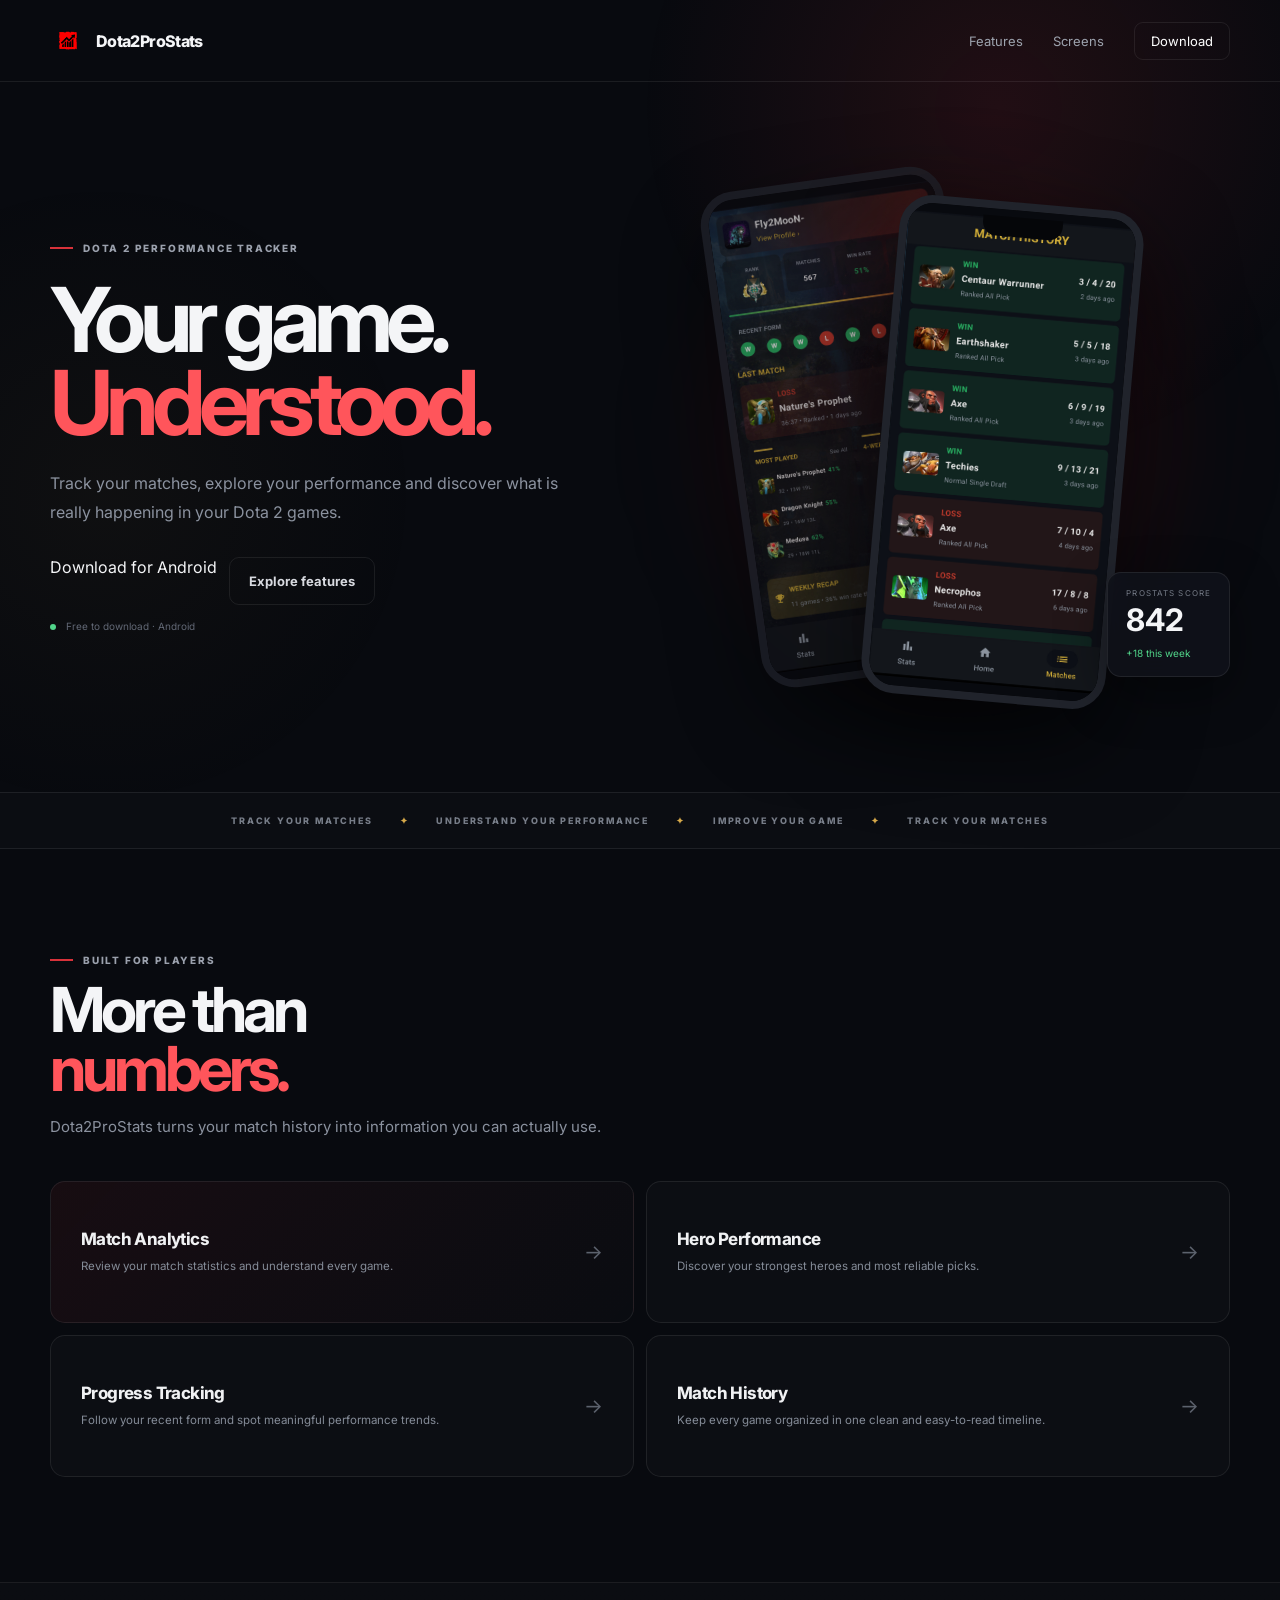
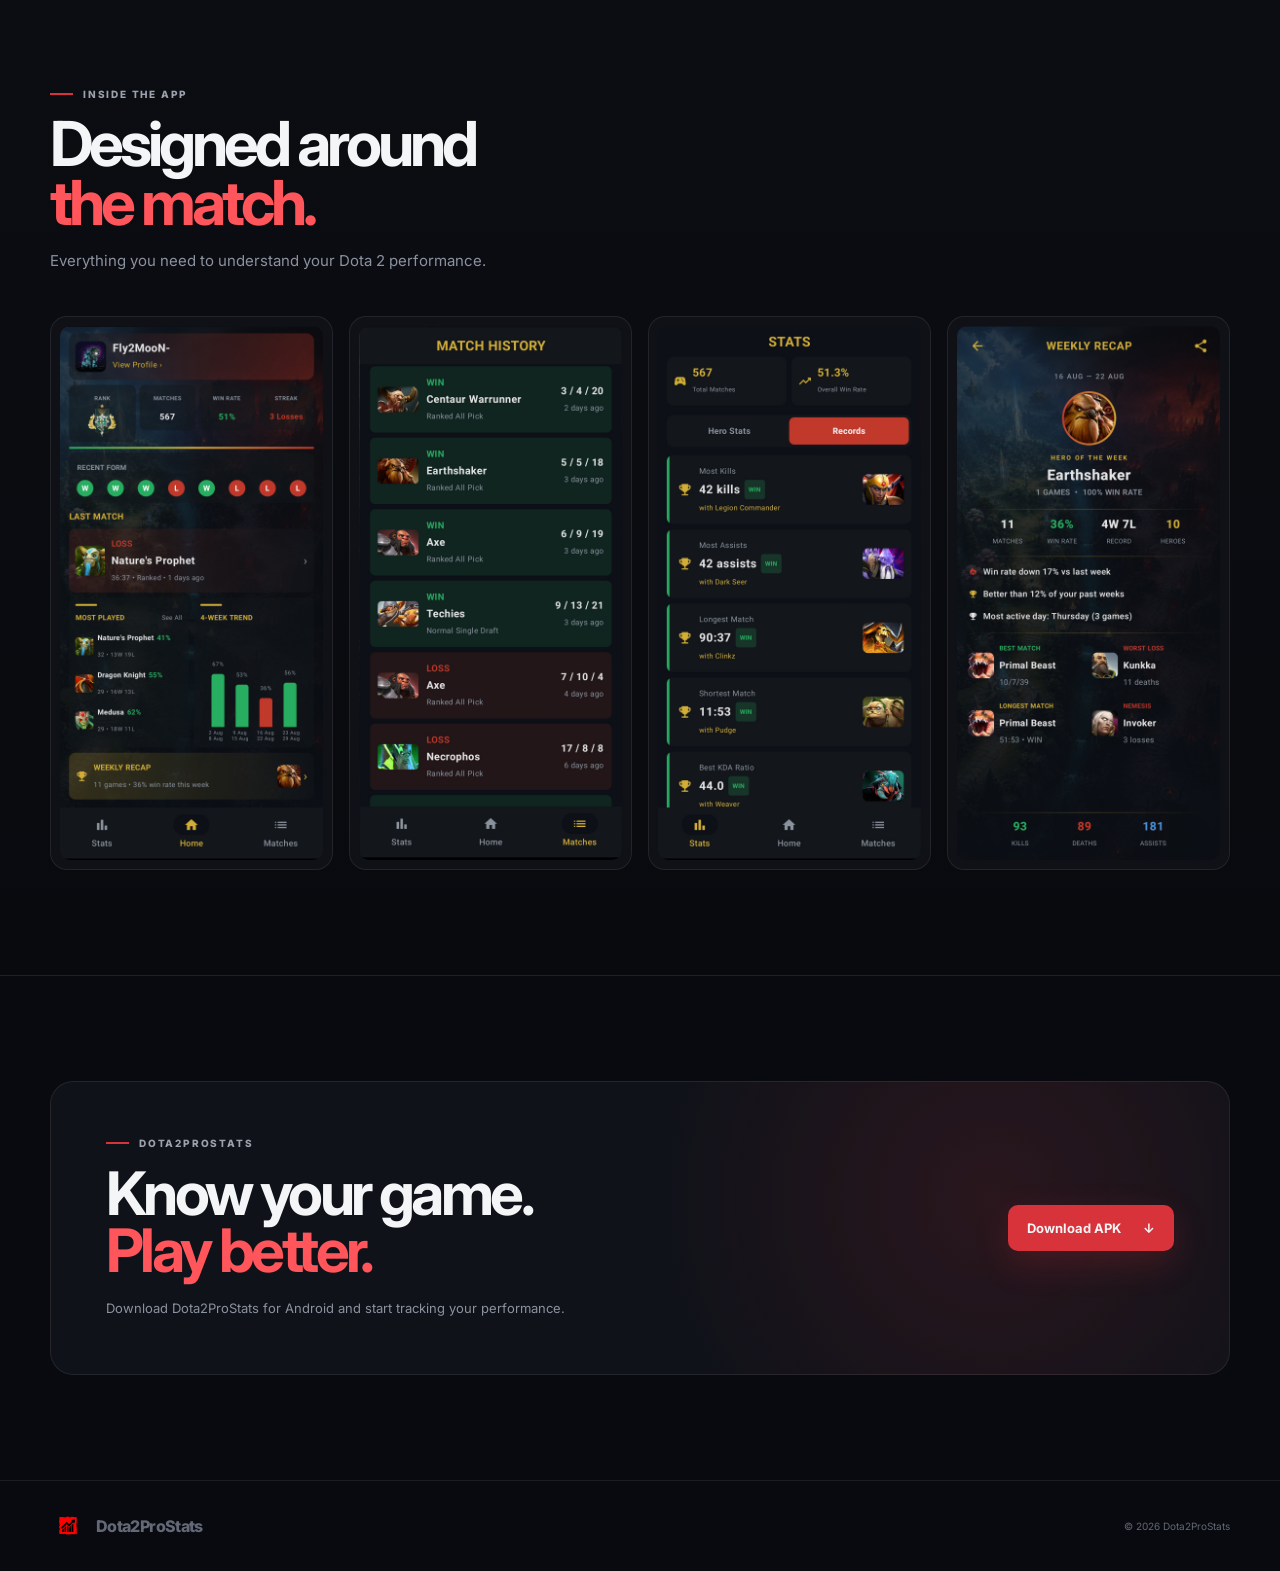
==== index.html @ a3ce7f8a "Update index.html" ====
<!DOCTYPE html>
<html lang="en">
<head>
    <meta charset="UTF-8">

    <meta
        name="viewport"
        content="width=device-width, initial-scale=1.0"
    >

    <title>Dota2ProStats — Track. Analyze. Improve.</title>

    <meta
        name="description"
        content="Dota2ProStats — Track your Dota 2 matches, understand your performance and improve your game."
    >
<link rel="icon" type="image/png" href="logo.png">
    <link rel="stylesheet" href="style.css">
</head>


<body>


<!-- ========================================
     NAVBAR
======================================== -->

<header class="navbar">

    <div class="container nav-inner">

        <a href="#" class="logo">

            <img
                src="logo.png"
                alt="Dota2ProStats"
            >

            <span>Dota2ProStats</span>

        </a>


        <nav>

            <a href="#features">
                Features
            </a>

            <a href="#screens">
                Screens
            </a>

            <a
                href="#download"
                class="nav-download"
            >
                Download
            </a>

        </nav>

    </div>

</header>



<main>


<!-- ========================================
     HERO
======================================== -->

<section class="hero">

    <div class="container hero-grid">


        <!-- HERO TEXT -->

        <div class="hero-content">

            <div class="eyebrow">

                <span></span>

                DOTA 2 PERFORMANCE TRACKER

            </div>


            <h1>

                Your game.<br>

                <em>Understood.</em>

            </h1>


            <p>

                Track your matches, explore your performance
                and discover what is really happening
                in your Dota 2 games.

            </p>


            <div class="hero-buttons">

               <a href="https://github.com/Dota2Prostats/dota2prostats/releases/download/v1.0.0/Dota2ProStats.apk" class="download-btn">
    Download for Android
</a>


                <a
                    href="#features"
                    class="button secondary"
                >

                    Explore features

                </a>

            </div>


            <div class="availability">

                <span></span>

                Free to download · Android

            </div>

        </div>



        <!-- HERO APP PREVIEW -->

        <div class="hero-app">

            <div class="app-glow"></div>


            <div class="phone phone-back">

                <img
                    src="home.jpg"
                    alt="Dota2ProStats Home Screen"
                >

            </div>


            <div class="phone phone-front">

                <div class="phone-notch"></div>

                <img
                    src="matchs.jpg"
                    alt="Dota2ProStats Match History"
                >

            </div>


            <div class="score-card">

                <span>
                    PROSTATS SCORE
                </span>

                <strong>
                    842
                </strong>

                <small>
                    +18 this week
                </small>

            </div>

        </div>

    </div>

</section>



<!-- ========================================
     TICKER
======================================== -->

<div class="ticker">

    <div class="ticker-content">

        <span>
            TRACK YOUR MATCHES
        </span>

        <b>✦</b>

        <span>
            UNDERSTAND YOUR PERFORMANCE
        </span>

        <b>✦</b>

        <span>
            IMPROVE YOUR GAME
        </span>

        <b>✦</b>

        <span>
            TRACK YOUR MATCHES
        </span>

    </div>

</div>



<!-- ========================================
     FEATURES
======================================== -->

<section
    id="features"
    class="section"
>


    <div class="container">


        <div class="section-title">


            <div class="eyebrow">

                <span></span>

                BUILT FOR PLAYERS

            </div>


            <h2>

                More than<br>

                <em>numbers.</em>

            </h2>


            <p>

                Dota2ProStats turns your match history
                into information you can actually use.

            </p>

        </div>



        <!-- FEATURE CARDS -->

        <div class="features-grid">


            <!-- CARD 1 -->

            <div class="feature-card">

                <div class="feature-info">

                    <h3>
                        Match Analytics
                    </h3>

                    <p>
                        Review your match statistics
                        and understand every game.
                    </p>

                </div>


                <div class="feature-arrow">
                    →
                </div>

            </div>



            <!-- CARD 2 -->

            <div class="feature-card">

                <div class="feature-info">

                    <h3>
                        Hero Performance
                    </h3>

                    <p>
                        Discover your strongest heroes
                        and most reliable picks.
                    </p>

                </div>


                <div class="feature-arrow">
                    →
                </div>

            </div>



            <!-- CARD 3 -->

            <div class="feature-card">

                <div class="feature-info">

                    <h3>
                        Progress Tracking
                    </h3>

                    <p>
                        Follow your recent form and
                        spot meaningful performance trends.
                    </p>

                </div>


                <div class="feature-arrow">
                    →
                </div>

            </div>



            <!-- CARD 4 -->

            <div class="feature-card">

                <div class="feature-info">

                    <h3>
                        Match History
                    </h3>

                    <p>
                        Keep every game organized in
                        one clean and easy-to-read timeline.
                    </p>

                </div>


                <div class="feature-arrow">
                    →
                </div>

            </div>


        </div>

    </div>

</section>



<!-- ========================================
     SCREENSHOTS
======================================== -->

<section
    id="screens"
    class="screens-section"
>


    <div class="container">


        <div class="section-title">

            <div class="eyebrow">

                <span></span>

                INSIDE THE APP

            </div>


            <h2>

                Designed around<br>

                <em>the match.</em>

            </h2>


            <p>

                Everything you need to understand
                your Dota 2 performance.

            </p>

        </div>



        <div class="screens-grid">


            <div class="screen">

                <img
                    src="home.jpg"
                    alt="Dota2ProStats Home"
                >

            </div>


            <div class="screen">

                <img
                    src="matchs.jpg"
                    alt="Dota2ProStats Matches"
                >

            </div>


            <div class="screen">

                <img
                    src="records.jpg"
                    alt="Dota2ProStats Stats"
                >

            </div>


            <div class="screen">

                <img
                    src="weekly.jpg"
                    alt="Dota2ProStats Weekly Recap"
                >

            </div>


        </div>

    </div>

</section>



<!-- ========================================
     DOWNLOAD
======================================== -->

<section
    id="download"
    class="download-section"
>


    <div class="container">


        <div class="download-box">


            <div class="download-content">


                <div class="eyebrow">

                    <span></span>

                    DOTA2PROSTATS

                </div>


                <h2>

                    Know your game.<br>

                    <em>Play better.</em>

                </h2>


                <p>

                    Download Dota2ProStats for Android
                    and start tracking your performance.

                </p>

            </div>



            <a
                href="#"
                class="button primary download-button"
            >

                Download APK

                <span>↓</span>

            </a>


        </div>

    </div>

</section>


</main>



<!-- ========================================
     FOOTER
======================================== -->

<footer>

    <div class="container footer-inner">


        <div class="logo">

            <img
                src="logo.png"
                alt="Dota2ProStats"
            >

            <span>
                Dota2ProStats
            </span>

        </div>


        <span>
            © 2026 Dota2ProStats
        </span>


    </div>

</footer>


</body>
</html>
---- style.css ----
@import url(
    'https://fonts.googleapis.com/css2?family=Inter:wght@400;500;600;700;800;900&display=swap'
);


/* ========================================
   VARIABLES
======================================== */

:root {

    --bg: #080a0f;

    --bg-soft: #0c0f14;

    --card: #10131a;

    --text: #f4f5f7;

    --muted: #8b929f;

    --red: #d8323a;

    --red-light: #ff555b;

    --gold: #d6a94a;

    --green: #51d58a;

    --border: rgba(255,255,255,0.08);

    --max-width: 1180px;

}


/* ========================================
   RESET
======================================== */

* {

    margin: 0;

    padding: 0;

    box-sizing: border-box;

}


html {

    scroll-behavior: smooth;

}


body {

    background:
        var(--bg);

    color:
        var(--text);

    font-family:
        'Inter',
        Arial,
        sans-serif;

    overflow-x:
        hidden;

}


body::before {

    content: "";

    position:
        fixed;

    inset:
        0;

    pointer-events:
        none;

    z-index:
        -1;

    background:

        radial-gradient(
            circle at 78% 12%,
            rgba(216,50,58,0.12),
            transparent 28%
        ),

        radial-gradient(
            circle at 8% 55%,
            rgba(214,169,74,0.04),
            transparent 25%
        );

}


a {

    color:
        inherit;

    text-decoration:
        none;

}


.container {

    width:
        min(
            calc(100% - 48px),
            var(--max-width)
        );

    margin:
        0 auto;

}


/* ========================================
   NAVBAR
======================================== */

.navbar {

    height:
        82px;

    border-bottom:
        1px solid var(--border);

}


.nav-inner {

    height:
        100%;

    display:
        flex;

    align-items:
        center;

    justify-content:
        space-between;

}


.logo {

    display:
        flex;

    align-items:
        center;

    gap:
        10px;

    font-size:
        16px;

    font-weight:
        800;

    letter-spacing:
        -0.04em;

}


.logo img {

    width:
        36px;

    height:
        36px;

    object-fit:
        contain;

    border-radius:
        9px;

}


nav {

    display:
        flex;

    align-items:
        center;

    gap:
        30px;

    color:
        #9da3ae;

    font-size:
        13px;

}


nav a {

    transition:
        color 0.2s ease;

}


nav a:hover {

    color:
        white;

}


.nav-download {

    padding:
        10px 16px;

    border:
        1px solid var(--border);

    border-radius:
        9px;

    color:
        white;

}


.nav-download:hover {

    border-color:
        rgba(255,255,255,0.18);

    background:
        rgba(255,255,255,0.03);

}


/* ========================================
   HERO
======================================== */

.hero {

    min-height:
        690px;

    display:
        flex;

    align-items:
        center;

}


.hero-grid {

    display:
        grid;

    grid-template-columns:
        1fr 1fr;

    align-items:
        center;

    gap:
        50px;

    padding:
        80px 0;

}


.eyebrow {

    display:
        flex;

    align-items:
        center;

    gap:
        10px;

    color:
        #9ba1ad;

    font-size:
        10px;

    font-weight:
        800;

    letter-spacing:
        0.18em;

}


.eyebrow span {

    width:
        23px;

    height:
        2px;

    background:
        var(--red);

}


.hero h1 {

    margin:
        25px 0;

    font-size:
        clamp(
            58px,
            7vw,
            94px
        );

    line-height:
        0.92;

    letter-spacing:
        -0.075em;

}


.hero h1 em,
.section-title h2 em,
.download-box h2 em {

    color:
        var(--red-light);

    font-style:
        normal;

}


.hero-content > p {

    max-width:
        530px;

    color:
        var(--muted);

    font-size:
        16px;

    line-height:
        1.8;

}


.hero-buttons {

    display:
        flex;

    flex-wrap:
        wrap;

    gap:
        12px;

    margin-top:
        30px;

}


.button {

    display:
        inline-flex;

    align-items:
        center;

    justify-content:
        center;

    gap:
        22px;

    padding:
        15px 19px;

    border-radius:
        10px;

    font-size:
        13px;

    font-weight:
        700;

    transition:
        transform 0.2s ease,
        background 0.2s ease;

}


.button:hover {

    transform:
        translateY(-2px);

}


.primary {

    background:
        var(--red);

    box-shadow:
        0 12px 35px
        rgba(216,50,58,0.2);

}


.primary:hover {

    background:
        var(--red-light);

}


.secondary {

    border:
        1px solid var(--border);

    color:
        #d8dae0;

}


.secondary:hover {

    background:
        rgba(255,255,255,0.035);

}


.availability {

    margin-top:
        15px;

    color:
        #626875;

    font-size:
        10px;

}


.availability span {

    display:
        inline-block;

    width:
        6px;

    height:
        6px;

    margin-right:
        7px;

    border-radius:
        50%;

    background:
        var(--green);

}


/* ========================================
   HERO APP
======================================== */

.hero-app {

    height:
        550px;

    position:
        relative;

    display:
        flex;

    align-items:
        center;

    justify-content:
        center;

}


.app-glow {

    position:
        absolute;

    width:
        390px;

    height:
        390px;

    border-radius:
        50%;

    background:
        rgba(190,31,40,0.17);

    filter:
        blur(70px);

}


.phone {

    position:
        absolute;

    width:
        245px;

    height:
        500px;

    border-radius:
        34px;

    overflow:
        hidden;

    background:
        #06070a;

    border:
        8px solid #20232b;

    box-shadow:
        0 35px 90px
        rgba(0,0,0,0.65);

}


.phone img {

    width:
        100%;

    height:
        100%;

    display:
        block;

    object-fit:
        contain;

    background:
        #080a0f;

}


.phone-back {

    transform:
        translate(-95px,-10px)
        rotate(-8deg);

    opacity:
        0.72;

}


.phone-front {

    transform:
        translate(55px,15px)
        rotate(5deg);

    z-index:
        2;

}


.phone-notch {

    position:
        absolute;

    top:
        7px;

    left:
        50%;

    transform:
        translateX(-50%);

    width:
        80px;

    height:
        20px;

    background:
        #050609;

    border-radius:
        0 0 14px 14px;

    z-index:
        5;

}


.score-card {

    position:
        absolute;

    right:
        0;

    bottom:
        35px;

    z-index:
        5;

    padding:
        15px 18px;

    border:
        1px solid var(--border);

    border-radius:
        14px;

    background:
        rgba(16,18,25,0.92);

    backdrop-filter:
        blur(15px);

    box-shadow:
        0 18px 50px
        rgba(0,0,0,0.4);

}


.score-card span {

    display:
        block;

    color:
        #747a86;

    font-size:
        8px;

    letter-spacing:
        0.14em;

}


.score-card strong {

    display:
        block;

    margin:
        3px 0;

    font-size:
        31px;

}


.score-card small {

    color:
        var(--green);

    font-size:
        10px;

}


/* ========================================
   TICKER
======================================== */

.ticker {

    overflow:
        hidden;

    border-top:
        1px solid var(--border);

    border-bottom:
        1px solid var(--border);

    background:
        #0b0d12;

}


.ticker-content {

    min-height:
        55px;

    display:
        flex;

    align-items:
        center;

    justify-content:
        center;

    gap:
        27px;

    color:
        #777d88;

    font-size:
        9px;

    font-weight:
        800;

    letter-spacing:
        0.2em;

    white-space:
        nowrap;

}


.ticker-content b {

    color:
        var(--gold);

}


/* ========================================
   GENERAL SECTIONS
======================================== */

.section {

    padding:
        105px 0;

}


.section-title {

    max-width:
        680px;

    margin-bottom:
        42px;

}


.section-title h2 {

    margin:
        15px 0;

    font-size:
        clamp(
            40px,
            5vw,
            62px
        );

    line-height:
        0.95;

    letter-spacing:
        -0.065em;

}


.section-title p {

    color:
        var(--muted);

    line-height:
        1.7;

    font-size:
        15px;

}


/* ========================================
   FEATURES
======================================== */

.features-grid {

    display:
        grid;

    grid-template-columns:
        1fr 1fr;

    gap:
        12px;

}


.feature-card {

    min-height:
        142px;

    position:
        relative;

    display:
        flex;

    align-items:
        center;

    justify-content:
        space-between;

    gap:
        25px;

    padding:
        27px 30px;

    border:
        1px solid var(--border);

    border-radius:
        15px;

    background:
        rgba(255,255,255,0.018);

    transition:
        transform 0.25s ease,
        border-color 0.25s ease,
        background 0.25s ease;

}


.feature-card:hover {

    transform:
        translateY(-3px);

    border-color:
        rgba(255,255,255,0.14);

    background:
        rgba(255,255,255,0.028);

}


.feature-card:first-child {

    background:
        linear-gradient(
            135deg,
            rgba(216,50,58,0.075),
            rgba(255,255,255,0.012)
        );

}


.feature-info {

    max-width:
        420px;

}


.feature-info h3 {

    margin-bottom:
        8px;

    color:
        #f0f1f3;

    font-size:
        17px;

    font-weight:
        750;

    letter-spacing:
        -0.035em;

}


.feature-info p {

    color:
        #858c98;

    font-size:
        11.5px;

    line-height:
        1.65;

}


.feature-arrow {

    flex-shrink:
        0;

    color:
        #5c626d;

    font-size:
        20px;

    transition:
        color 0.2s ease,
        transform 0.2s ease;

}


.feature-card:hover .feature-arrow {

    color:
        var(--red-light);

    transform:
        translateX(4px);

}


/* ========================================
   SCREENSHOTS
======================================== */

.screens-section {

    padding:
        105px 0;

    background:
        linear-gradient(
            180deg,
            #0b0d12,
            #090a0e
        );

    border-top:
        1px solid var(--border);

    border-bottom:
        1px solid var(--border);

}


.screens-grid {

    display:
        grid;

    grid-template-columns:
        repeat(4, 1fr);

    align-items:
        start;

    gap:
        16px;

}


.screen {

    padding:
        9px;

    border:
        1px solid var(--border);

    border-radius:
        17px;

    background:
        #0f1117;

    overflow:
        hidden;

    transition:
        transform 0.25s ease,
        border-color 0.25s ease;

}


.screen:hover {

    transform:
        translateY(-5px);

    border-color:
        rgba(216,50,58,0.35);

}


.screen img {

    width:
        100%;

    height:
        auto;

    display:
        block;

    object-fit:
        contain;

    border-radius:
        10px;

}


/* ========================================
   DOWNLOAD
======================================== */

.download-section {

    padding:
        105px 0;

}


.download-box {

    display:
        flex;

    align-items:
        center;

    justify-content:
        space-between;

    gap:
        40px;

    padding:
        55px;

    border:
        1px solid var(--border);

    border-radius:
        23px;

    background:

        radial-gradient(
            circle at 80% 40%,
            rgba(216,50,58,0.13),
            transparent 35%
        ),

        #101219;

}


.download-box h2 {

    margin-top:
        16px;

    font-size:
        clamp(
            40px,
            5vw,
            60px
        );

    line-height:
        0.95;

    letter-spacing:
        -0.06em;

}


.download-box p {

    max-width:
        500px;

    margin-top:
        18px;

    color:
        var(--muted);

    font-size:
        13px;

    line-height:
        1.7;

}


.download-button {

    white-space:
        nowrap;

}


/* ========================================
   FOOTER
======================================== */

footer {

    border-top:
        1px solid var(--border);

}


.footer-inner {

    min-height:
        90px;

    display:
        flex;

    align-items:
        center;

    justify-content:
        space-between;

    color:
        #626875;

    font-size:
        10px;

}


/* ========================================
   TABLET
======================================== */

@media (max-width: 1000px) {


    .hero-grid {

        gap:
            20px;

    }


    .screens-grid {

        grid-template-columns:
            repeat(2, 1fr);

    }

}


/* ========================================
   MOBILE
======================================== */

@media (max-width: 850px) {


    .container {

        width:
            min(
                calc(100% - 30px),
                var(--max-width)
            );

    }


    .hero {

        min-height:
            auto;

    }


    .hero-grid {

        grid-template-columns:
            1fr;

        padding:
            65px 0;

    }


    .hero-app {

        height:
            500px;

        margin-top:
            20px;

    }


    .features-grid {

        grid-template-columns:
            1fr;

    }


    .download-box {

        flex-direction:
            column;

        align-items:
            flex-start;

        padding:
            40px 30px;

    }


    nav a:not(.nav-download) {

        display:
            none;

    }

}


/* ========================================
   SMALL MOBILE
======================================== */

@media (max-width: 520px) {


    .container {

        width:
            calc(100% - 24px);

    }


    .navbar {

        height:
            70px;

    }


    .hero h1 {

        font-size:
            56px;

    }


    .hero-content > p {

        font-size:
            14px;

    }


    .hero-app {

        height:
            440px;

    }


    .phone {

        width:
            200px;

        height:
            425px;

    }


    .phone-back {

        transform:
            translate(-52px,-10px)
            rotate(-7deg);

    }


    .phone-front {

        transform:
            translate(43px,15px)
            rotate(5deg);

    }


    .score-card {

        right:
            0;

        bottom:
            10px;

    }


    .section {

        padding:
            80px 0;

    }


    .section-title {

        margin-bottom:
            30px;

    }


    .section-title h2 {

        font-size:
            45px;

    }


    .feature-card {

        min-height:
            125px;

        padding:
            22px;

    }


    .feature-info h3 {

        font-size:
            16px;

    }


    .feature-info p {

        font-size:
            11px;

    }


    .screens-grid {

        grid-template-columns:
            1fr 1fr;

        gap:
            10px;

    }


    .screen {

        padding:
            6px;

        border-radius:
            12px;

    }


    .download-box {

        padding:
            32px 24px;

    }


    .footer-inner {

        min-height:
            110px;

        flex-direction:
            column;

        justify-content:
            center;

        gap:
            15px;

    }

}
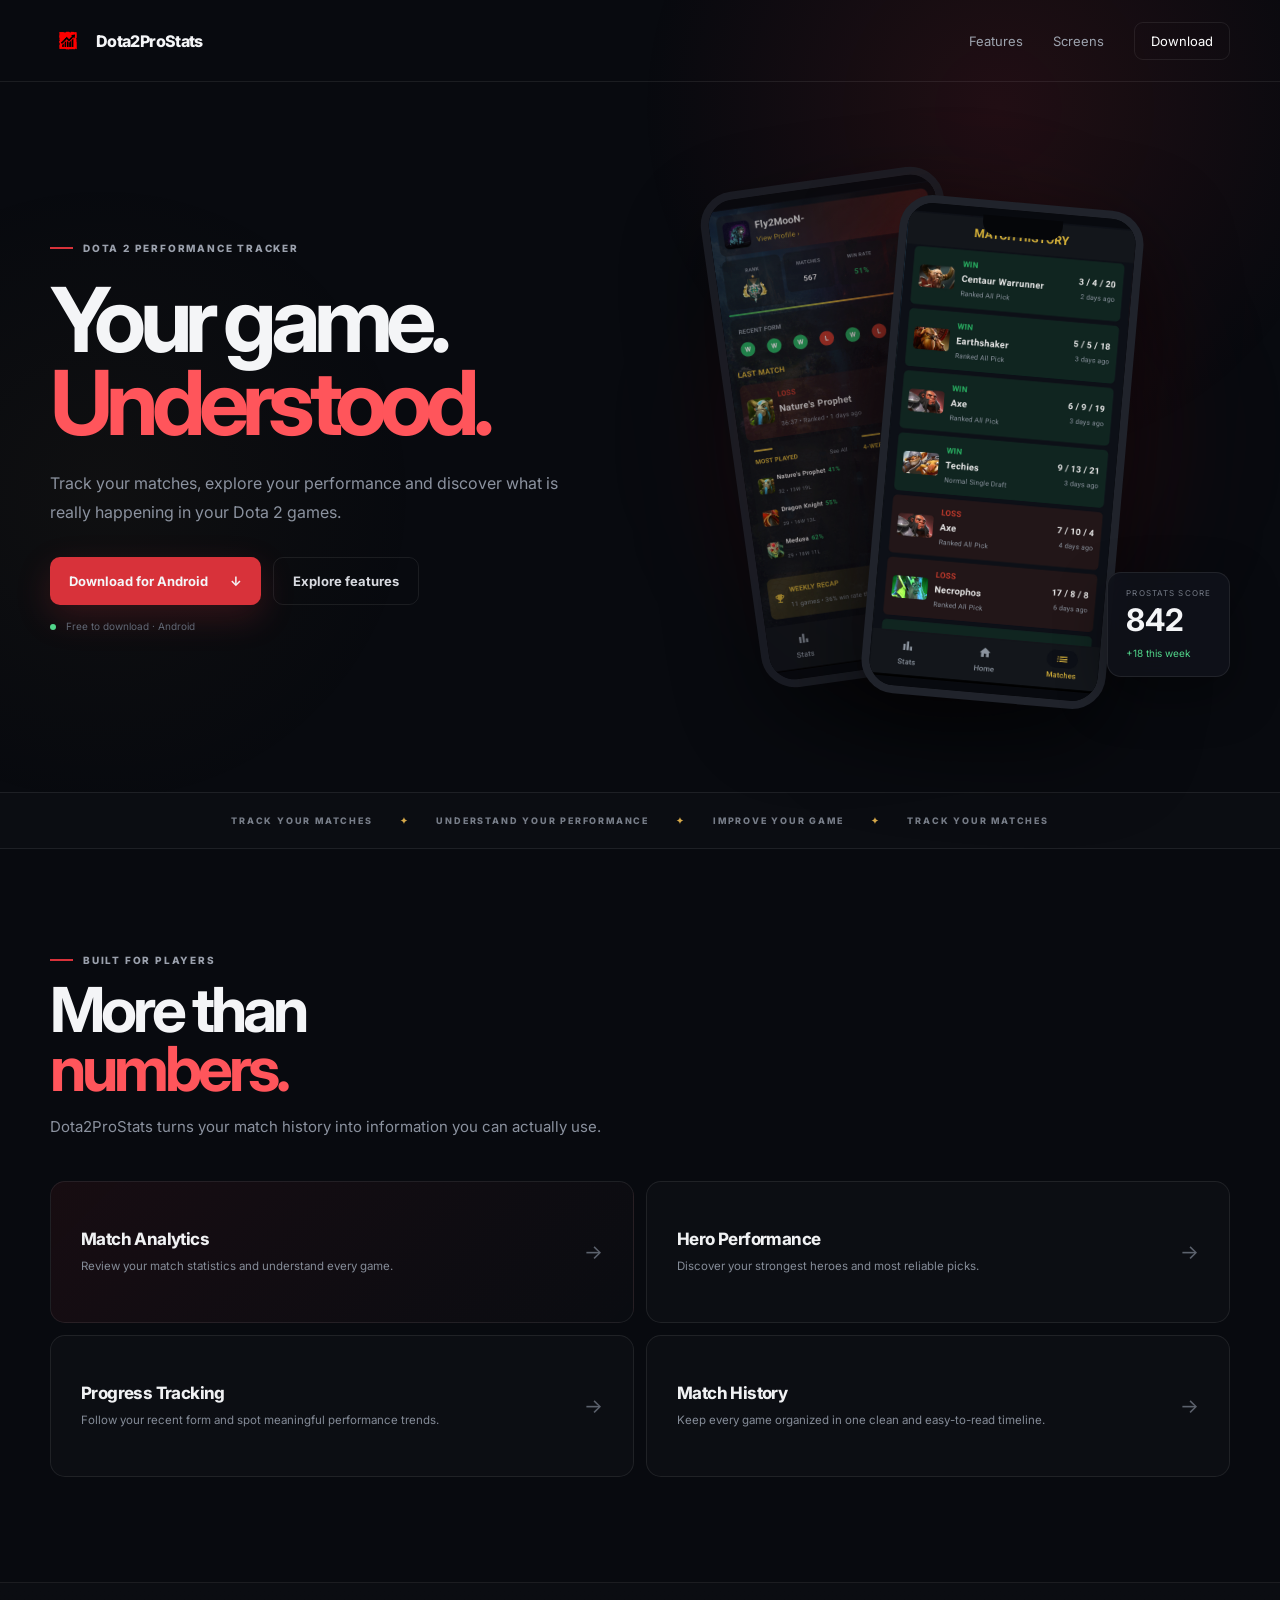
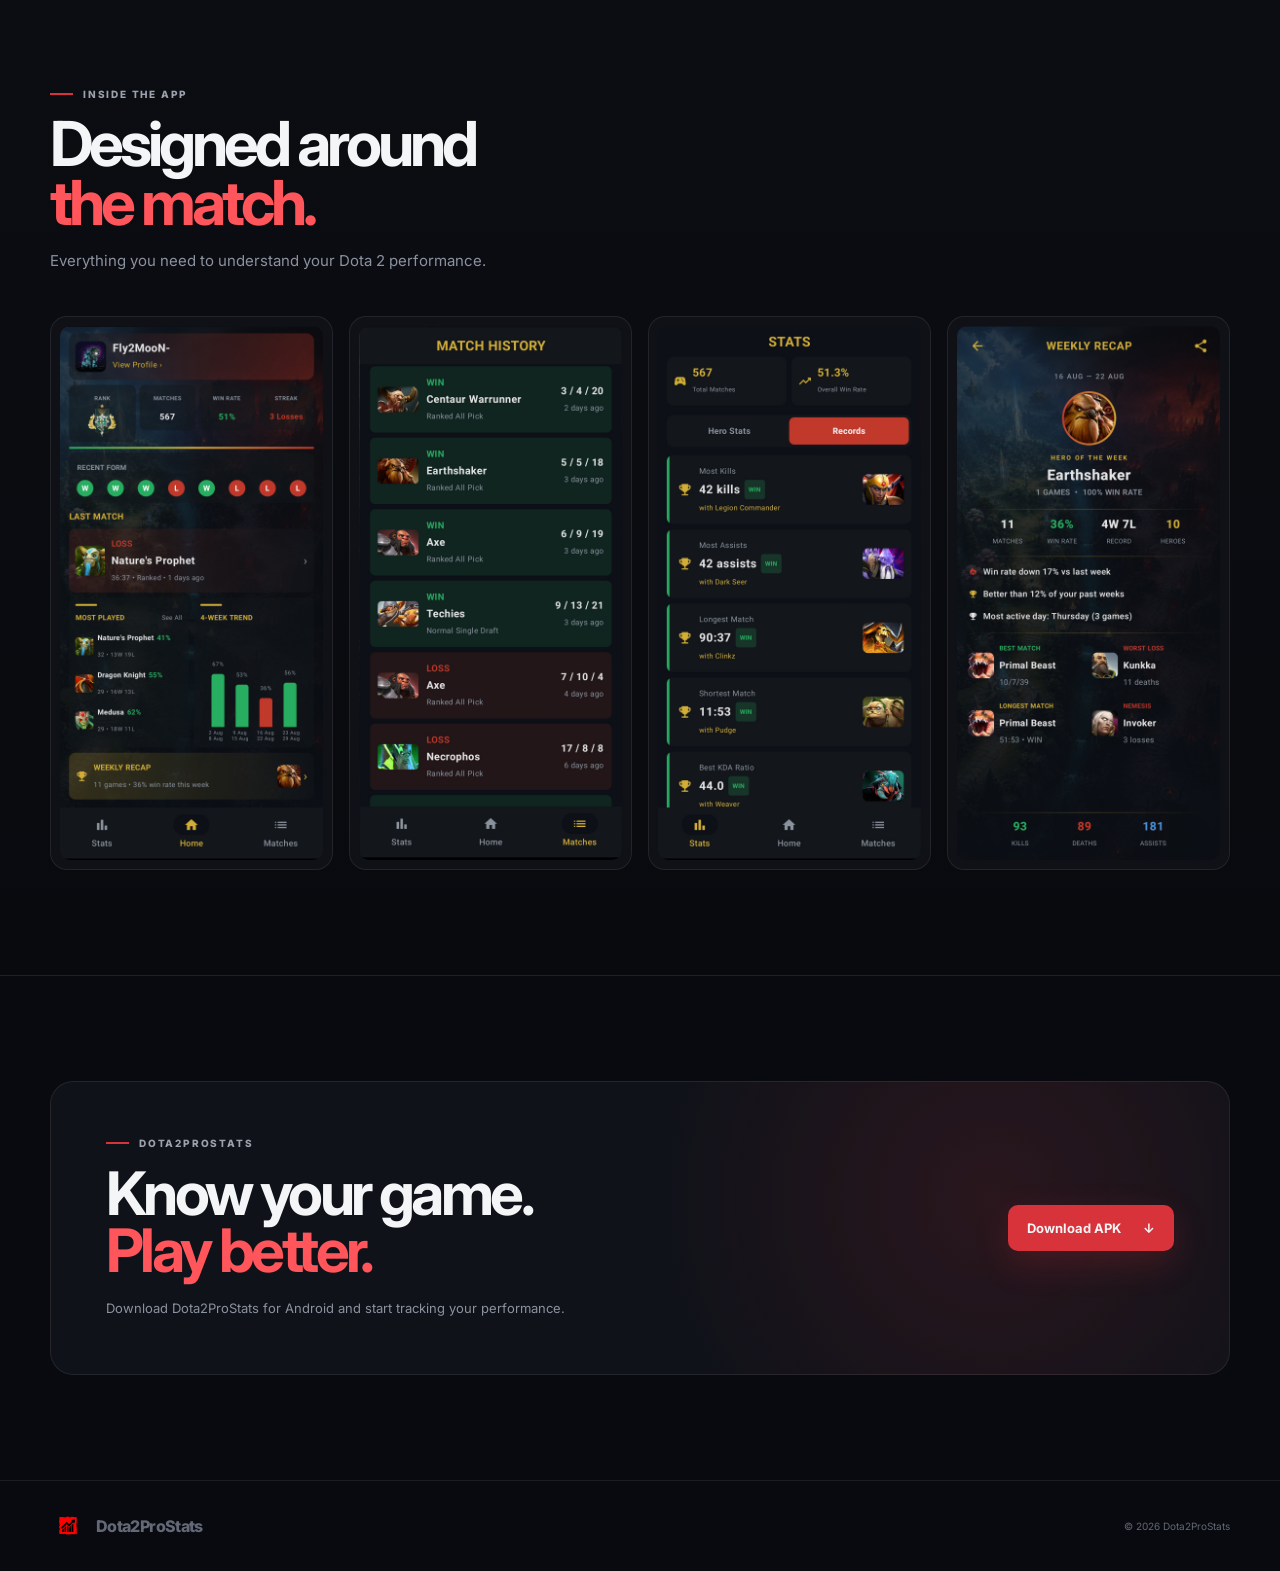
==== commit d16cf80e: "Update index.html" ====
--- a/index.html
+++ b/index.html
@@ -14,7 +14,7 @@
         name="description"
         content="Dota2ProStats — Track your Dota 2 matches, understand your performance and improve your game."
     >
-<link rel="icon" type="image/png" href="logo.png">
+
     <link rel="stylesheet" href="style.css">
 </head>
 
@@ -112,9 +112,16 @@
 
             <div class="hero-buttons">
 
-               <a href="https://github.com/Dota2Prostats/dota2prostats/releases/download/v1.0.0/Dota2ProStats.apk" class="download-btn">
-    Download for Android
-</a>
+                <a
+                    href="https://github.com/Dota2Prostats/dota2prostats/releases/download/v1.0.0/Dota2ProStats.apk"
+                    class="button primary"
+                >
+
+                    Download for Android
+
+                    <span>↓</span>
+
+                </a>
 
 
                 <a
